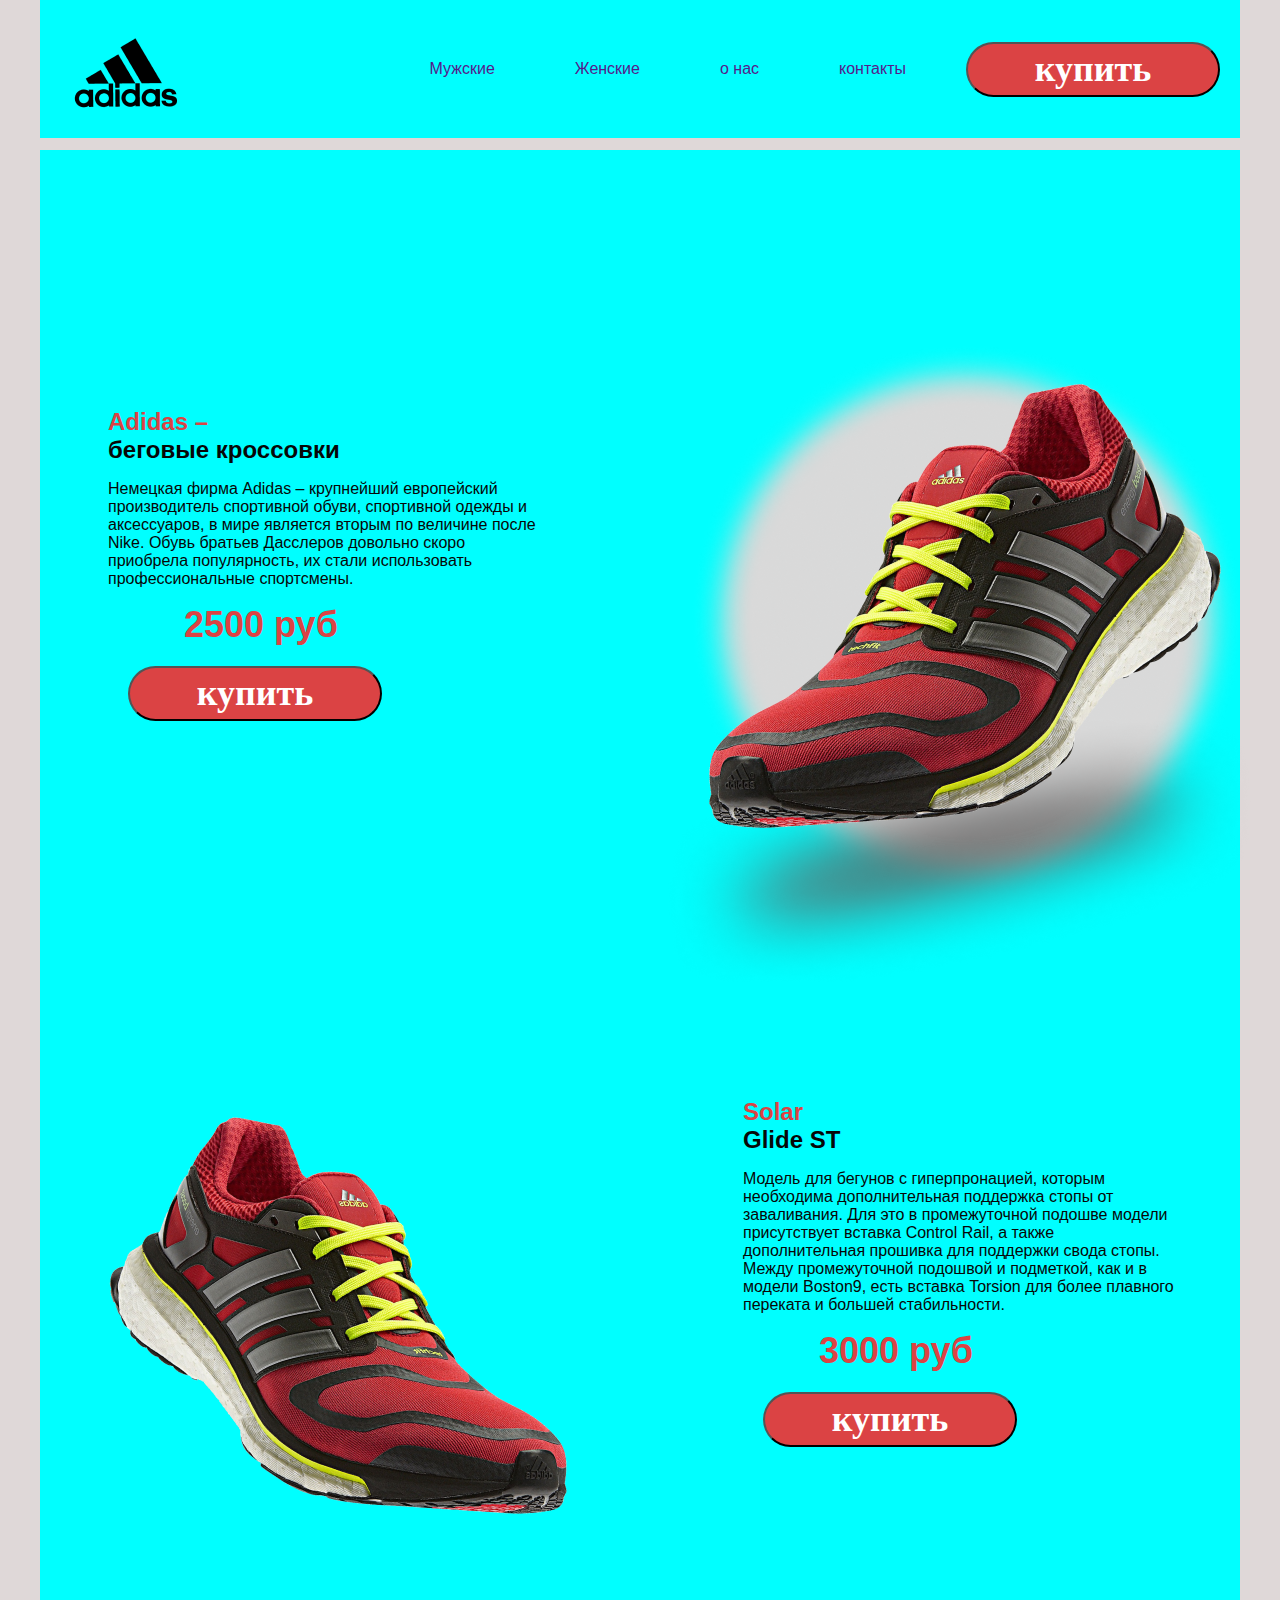
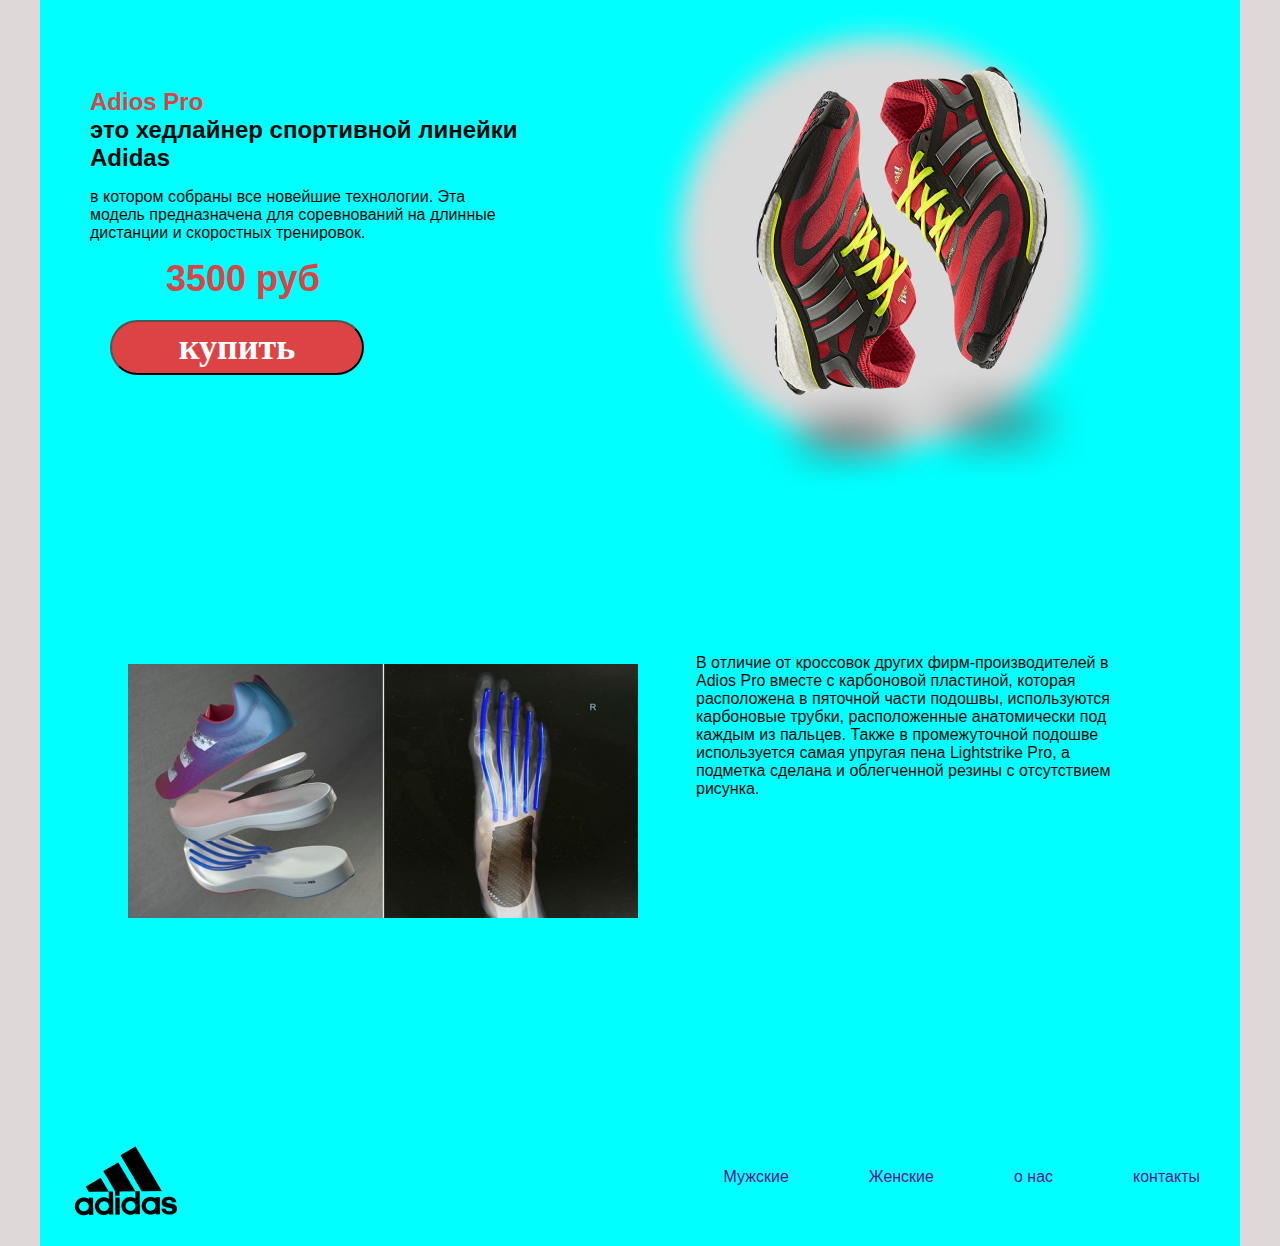
==== Index.html @ 057303c4 "k" ====
<!DOCTYPE html>
<html lang="ru">
<head>
	<meta charset="UTF-8">
	<meta name="viewport" content="width=device-width, initial-scale=1.0">
	<title>Кроссовки</title>
  <link rel="preconnect" href="https://fonts.googleapis.com">
<link rel="preconnect" href="https://fonts.gstatic.com" crossorigin>
<link href="https://fonts.googleapis.com/css2?family=Nunito+Sans:wght@700&family=Open+Sans&display=swap" rel="stylesheet">
	<link rel="stylesheet" href="style/style.css">
</head>
<body>
	  <header class="header">
      <div class="container">
        <div class="logo"><img class="logo-img" src="imeg/adidas - png 0.png" alt="logo"></div>
        <nav class="nav">
         <ul class="nav-ul" >
           <li class="nav-li" ><a class="nav-a" href="">Мужские</a></li>
           <li class="nav-li" ><a class="nav-a" href="">Женские</a></li>
           <li class="nav-li" ><a class="nav-a" href="">о нас</a></li>
           <li class="nav-li" ><a class="nav-a" href="">контакты</a></li>
           <button class="button">купить</button>
         </ul>
        </nav>  
      </div>
    </header>
  <main class="main">
    <div class="container2">
      <div class="grid">
        <div class="grid-item">
          <div class="title">
              <h2 class="h2">Adidas   –  </h2>
              <h2 class="h22">беговые кроссовки</h2>
              <p class="p">Немецкая фирма Adidas – крупнейший 
                европейский производитель спортивной обуви, спортивной
               одежды и аксессуаров, в мире является вторым по 
               величине после Nike. Обувь братьев Дасслеров довольно 
               скоро приобрела популярность, их стали использовать 
               профессиональные спортсмены.</p>
               <span class="seel" >2500 руб</span>
               <button class="button">купить</button>
          </div>
              <div class="imge"><img class="img1" src="imeg/adidas1.png" alt="adidas"></div>
        </div>
        <div class="grid-item2">
          <div class="imge"><img class="img2" src="imeg/adidas2.png" alt="adidas"></div>
          <div class="title2">
         
            <h2 class="h2">Solar</h2>
            <h2 class="h22">Glide ST</h2>
            <p class="p">Модель для бегунов с гиперпронацией, которым 
              необходима дополнительная поддержка стопы от заваливания.
               Для это в промежуточной подошве модели присутствует вставка
                Control Rail, а также дополнительная прошивка для поддержки
                 свода стопы. Между промежуточной подошвой и подметкой, как 
                 и в модели Boston9, есть вставка Torsion для более плавного
                  переката и большей стабильности.</p>
                  <span class="seel" >3000 руб</span>
                  <button class="button">купить</button>
            </div>
         </div>
        <div class="grid-item3">
          <div class="title3">
            <h2 class="h2">Adios Pro</h2>
            <h2 class="h22">это хедлайнер спортивной линейки Adidas</h2>
            <p class="p"> в котором собраны все новейшие технологии. Эта 
              модель предназначена для соревнований на длинные дистанции и
              скоростных тренировок.</p>
              <span class="seel" >3500 руб</span>
              <button class="button">купить</button>
          </div>
            <div class="imge"><img class="img3" src="imeg/adidas 3.png" alt="adidas">
            </div>
        </div>
        <div class="grid-item4">
          <div class="imge"><img class="img4" src="imeg/adidas4.png" alt="adidas">
          </div>
          <div class="title4">
                                          
              <p class="p"> В отличие от кроссовок других фирм-производителей в Adios Pro вместе с 
              карбоновой пластиной, которая расположена в пяточной части подошвы, используются
               карбоновые трубки, расположенные анатомически под каждым из пальцев. Также в 
               промежуточной подошве используется самая упругая пена Lightstrike Pro, а 
               подметка сделана и облегченной резины с отсутствием рисунка.</p> 
          </div>
        </div>
      </div>
    </div>
       
    </main>
    <footer class="footer">
      <div class="container">
        <div class="logo"><img class="logo-img" src="imeg/adidas - png 0.png" alt="logo"></div>
        <nav class="nav-foot">
         <ul class="foot-ul" >
           <li class="foot-li" ><a class="nav-a" href="">Мужские</a></li>
           <li class="foot-li" ><a class="nav-a" href="">Женские</a></li>
           <li class="foot-li" ><a class="nav-a" href="">о нас</a></li>
           <li class="foot-li" ><a class="nav-a" href="">контакты</a></li>
           
         </ul>
        </nav>  
      </div>

    </footer>
	</body>
</html>
---- style/style.css ----
*, *::before,::after {
	box-sizing: border-box;
	font-family: 'DM Sans', sans-serif;
}

html{
	box-sizing: border-box;
	background-color: #fefefe;
}

body{
	margin: 0;
	padding: 0;
	font-family: 'DM Sans', sans-serif;
	max-width: 1920px;
	background: #dfd8d8;
}

:root {
	--styl-color:#DB4344;
	--text-color:#070707;
}

.ul{
	text-decoration: none;
}
.header {
	width: 100%;
	max-width: 1200px;
	min-width: 430px;
	margin: 0 auto 0;	
	height: 150px;
	

}

.logo {
	display: flex;

}
.logo-img {
	
	margin: 38px 30px 30px 30px;
	align-items: center;
	text-align: center;
}
.nav {
	display: flex;
}

.nav-ul{
	display: flex;
	align-items: center;
}
.nav-li {
	list-style: none;
	display: flex;
	color: var(--text-color);
}
.nav-a {
	text-decoration: none;
	display: flex;
	padding: 40px;
}
.button {
	Width: 254px;
	Height: 55px;
	background-color: var(--styl-color);
	color: #fff;
	font-family: 'Inter';
	font-style: normal;
	font-weight: 600;
	font-size: 36px;
	line-height: 25px;
	border-radius: 30px;
	text-align: center;
	margin: 20px;
}

.container{
	background-color: aqua;
	display: flex;
	width: 100%;
	max-width: 1200px;
	min-width: 430px;
	justify-content: space-between;
}
.main {
	
	text-align: center;
	width: 100%;
	
	min-width: 430px;
	max-width: 1200px;
	margin: 0 auto;
}

.title{
	width: 433px;
	height: 440px;
	text-align: left;
	margin: 78px 0 0 38px;
}

.title2{
	width: 433px;
	height: 440px;
	text-align: left;
	margin: 200px 0 0 293px
}

.title3{
	width: 433px;
	height: 440px;
	text-align: left;
	margin: 100px 0 0 30px
}

.title4{
	width: 433px;
	height: 440px;
	text-align: left;
	margin: 60px 0 0 73px
}
.img1{
	margin: -55px 0 0 -30px;
}
.img2{
	margin: 122px 0 0 -54px;
}

.img3{
	margin: 5px 0 0 15px;
}

.img4{
	margin: 86px 0 0 68px;
}
.container2{
	background-color: aqua;
	display: grid;
	width: 100%;
	max-width: 1200px;
	min-width: 430px;
	grid-template-columns: 1fr 1fr;	
	 
}

.imge{
	
	width: 380px;
	height: 360px;
	display: grid;
	grid-gap: 2px;
}

.seel{
	color: var(--styl-color);
	font-size: 36px;
	margin-left: 76px;
	font-weight: 600;
}
.h2{
	
	margin: 0;
	font-style: 36px;
	color: var(--styl-color);
}

.h22{
	
	margin: 0;
	font-style: 36px;
	color: var(--text-color);
}
.sitbar {
	display: grid;
	background-color: #ba78a3;
	height: 300px;
}

.sitbar2 {
	display: grid;
	background-color: #b07f9f;
	height: 300px;
}

.grid{
	display: grid;
}

.grid-item{
	display: grid;
	margin-bottom: 30px;
	grid-template-columns: 1fr 1fr;
	grid-gap: 10px;
	margin-left: 30px;
	margin-top: 180px;
	grid-column: 30px;
}



.grid-item2{
	display: grid;
	margin-bottom: 30px;
	grid-template-columns: 1fr 1fr;
	grid-gap: 10px;
	margin-left: 20px;
	margin-top: 20px;
}

.grid-item3{
	display: grid;
	margin-bottom: 30px;
	grid-template-columns: 1fr 1fr;
	grid-gap: 10px;
	color: #fff;
	margin-left: 20px;
	margin-top: 20px;
}

.grid-item4{
	display: grid;
	margin-bottom: 30px;
	grid-template-columns: 1fr 1fr;
	grid-gap: 10px;
	color: #fff;
	margin-left: 20px;
	margin-top: 20px;
}
.p{
	color: var(--text-color);
}

.pp{
	color: var(--text-color);
}

.footer{
	display: flex;
	text-align: center;
	width: 100%;
	min-width: 430px;
	max-width: 1200px;
	margin: 0 auto;
}

.nav-foot {
	display: flex;
	align-items: center;
}

.nav {
	display: flex;
}

.foot-ul{
	display: flex;
	align-items: center;
}
.foot-li {
	list-style: none;
	display: flex;
	color: var(--text-color);
}
.nav-a {
	text-decoration: none;
	display: flex;
	padding: 40px;
}
.foot-ul {
}
.foot-li {
}
.nav-a {
}
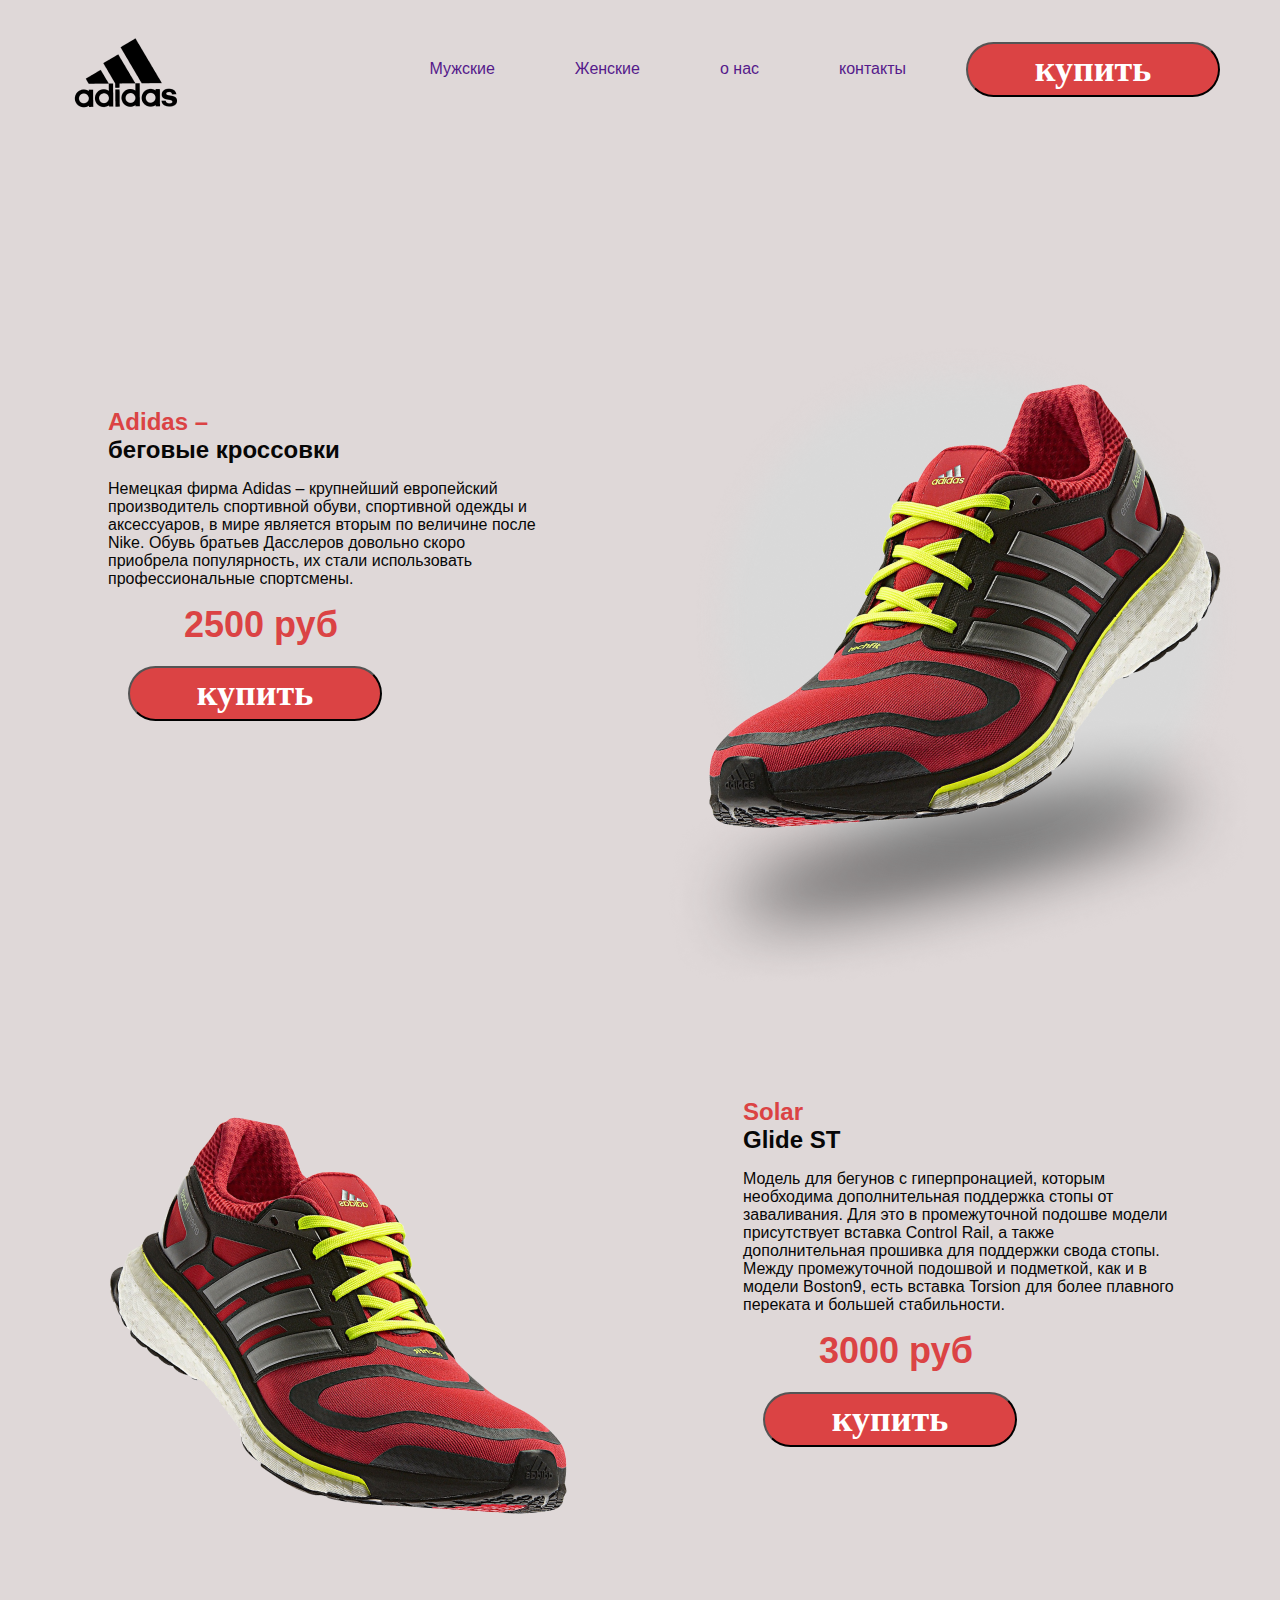
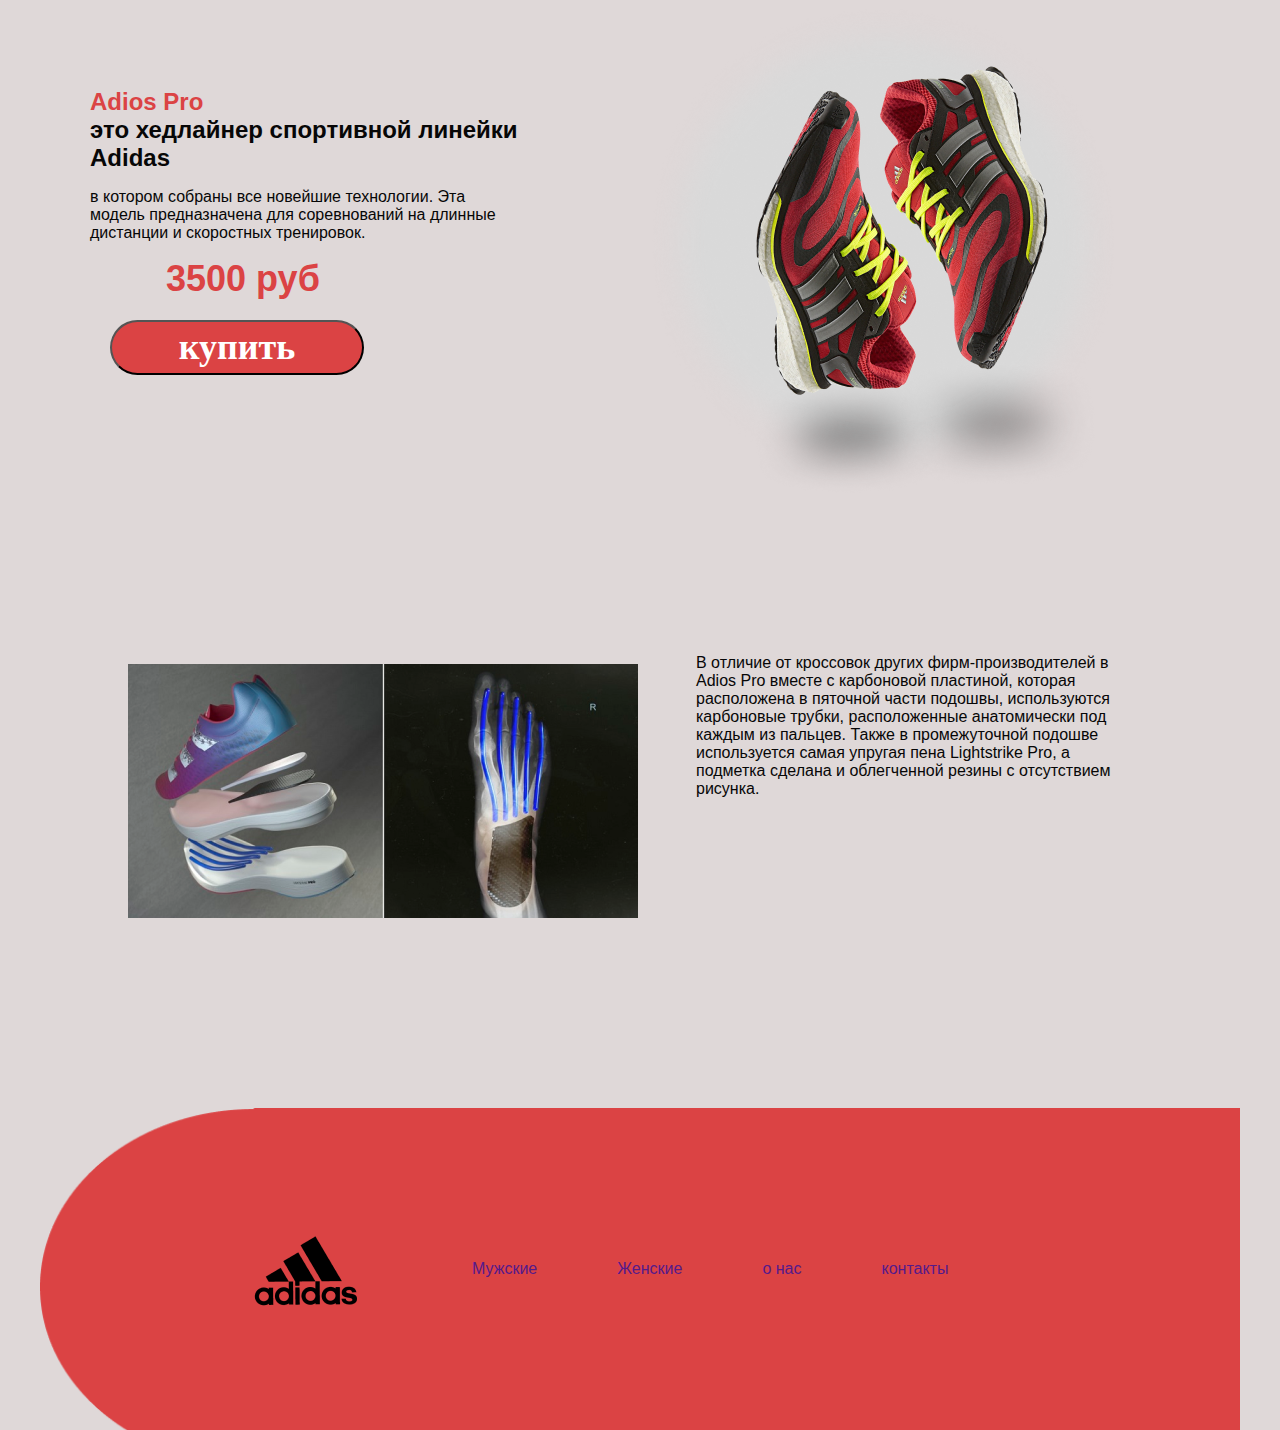
==== commit 40895142: "llgg" ====
--- a/Index.html
+++ b/Index.html
@@ -89,8 +89,8 @@
        
     </main>
     <footer class="footer">
-      <div class="container">
-        <div class="logo"><img class="logo-img" src="imeg/adidas - png 0.png" alt="logo"></div>
+      <div class="container3">
+        <div class="logo-foot"><img class="logo-img" src="imeg/adidas - png 0.png" alt="logo"></div>
         <nav class="nav-foot">
          <ul class="foot-ul" >
            <li class="foot-li" ><a class="nav-a" href="">Мужские</a></li>
--- a/style/style.css
+++ b/style/style.css
@@ -24,26 +24,25 @@
 .ul{
 	text-decoration: none;
 }
+
 .header {
 	width: 100%;
 	max-width: 1200px;
 	min-width: 430px;
 	margin: 0 auto 0;	
 	height: 150px;
-	
-
 }
 
 .logo {
 	display: flex;
-
-}
+}
+
 .logo-img {
-	
 	margin: 38px 30px 30px 30px;
 	align-items: center;
 	text-align: center;
 }
+
 .nav {
 	display: flex;
 }
@@ -52,16 +51,19 @@
 	display: flex;
 	align-items: center;
 }
+
 .nav-li {
 	list-style: none;
 	display: flex;
 	color: var(--text-color);
 }
+
 .nav-a {
 	text-decoration: none;
 	display: flex;
 	padding: 40px;
 }
+
 .button {
 	Width: 254px;
 	Height: 55px;
@@ -78,18 +80,16 @@
 }
 
 .container{
-	background-color: aqua;
 	display: flex;
 	width: 100%;
 	max-width: 1200px;
 	min-width: 430px;
 	justify-content: space-between;
 }
+
 .main {
-	
-	text-align: center;
-	width: 100%;
-	
+	text-align: center;
+	width: 100%;
 	min-width: 430px;
 	max-width: 1200px;
 	margin: 0 auto;
@@ -122,9 +122,11 @@
 	text-align: left;
 	margin: 60px 0 0 73px
 }
+
 .img1{
 	margin: -55px 0 0 -30px;
 }
+
 .img2{
 	margin: 122px 0 0 -54px;
 }
@@ -136,18 +138,16 @@
 .img4{
 	margin: 86px 0 0 68px;
 }
+
 .container2{
-	background-color: aqua;
 	display: grid;
 	width: 100%;
 	max-width: 1200px;
 	min-width: 430px;
 	grid-template-columns: 1fr 1fr;	
-	 
 }
 
 .imge{
-	
 	width: 380px;
 	height: 360px;
 	display: grid;
@@ -161,28 +161,15 @@
 	font-weight: 600;
 }
 .h2{
-	
 	margin: 0;
 	font-style: 36px;
 	color: var(--styl-color);
 }
 
-.h22{
-	
+.h22{	
 	margin: 0;
 	font-style: 36px;
 	color: var(--text-color);
-}
-.sitbar {
-	display: grid;
-	background-color: #ba78a3;
-	height: 300px;
-}
-
-.sitbar2 {
-	display: grid;
-	background-color: #b07f9f;
-	height: 300px;
 }
 
 .grid{
@@ -199,8 +186,6 @@
 	grid-column: 30px;
 }
 
-
-
 .grid-item2{
 	display: grid;
 	margin-bottom: 30px;
@@ -238,9 +223,12 @@
 }
 
 .footer{
-	display: flex;
-	text-align: center;
-	width: 100%;
+	background-image: url(../imeg/Group\ 8.png);
+	background-size: cover;
+	display: flex;
+	text-align: center;
+	width: 100%;
+	
 	min-width: 430px;
 	max-width: 1200px;
 	margin: 0 auto;
@@ -269,9 +257,10 @@
 	display: flex;
 	padding: 40px;
 }
-.foot-ul {
-}
-.foot-li {
-}
-.nav-a {
-}
+
+.container3{
+	align-items: center;
+	display: flex;
+	justify-content: space-between;
+	padding: 90px 180px;
+}
